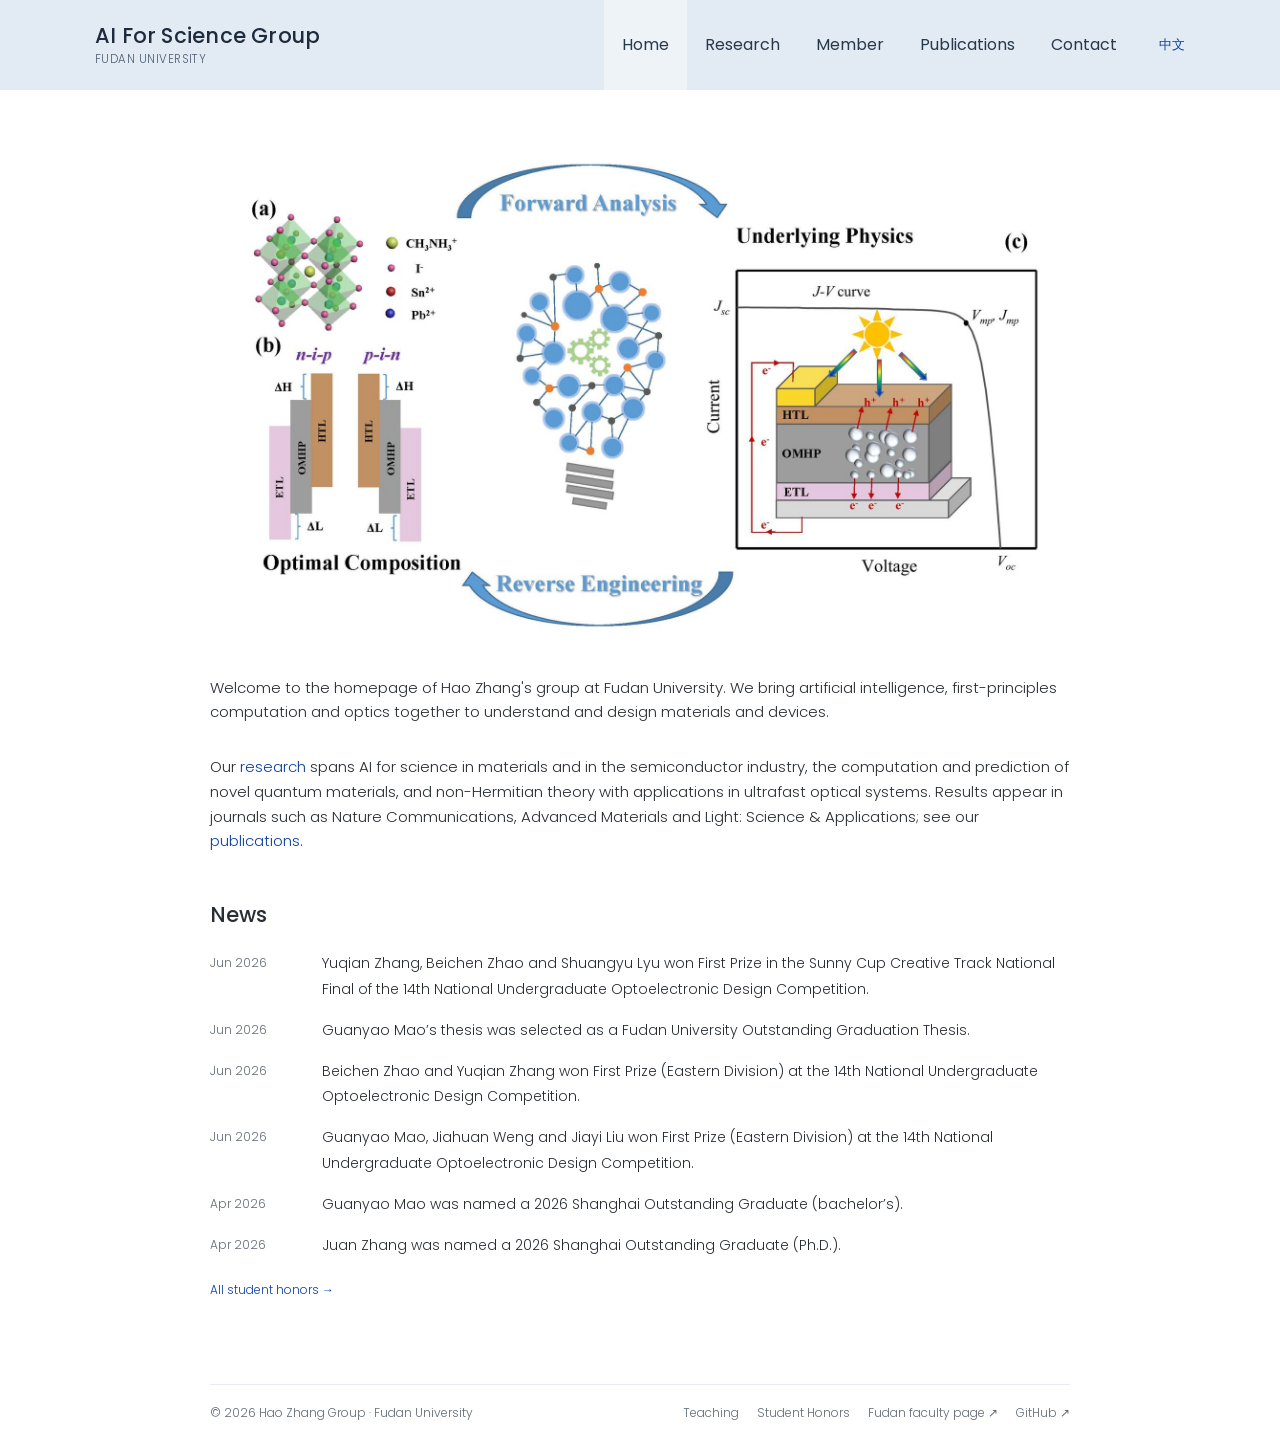
==== index.html @ 06128369 "Drop "@ FDU" from header name Co-Authored-By: Claude Opus 5.5 <noreply@anthropic.com>" ====
<!doctype html>
<html lang="en">
<head>
  <meta charset="utf-8">
  <meta name="viewport" content="width=device-width, initial-scale=1">
  <title>Hao Zhang · Fudan University</title>
  <meta name="description" content="Hao Zhang&#x27;s research group at Fudan University: AI for science in materials and semiconductors, quantum materials, and non-Hermitian photonics.">
  <meta name="theme-color" content="#e2eaf3">
  <meta property="og:type" content="website">
  <meta property="og:title" content="Hao Zhang · Fudan University">
  <meta property="og:description" content="Hao Zhang&#x27;s research group at Fudan University: AI for science in materials and semiconductors, quantum materials, and non-Hermitian photonics.">
  <link rel="alternate" hreflang="en" href="https://fduai4s.github.io/">
  <link rel="alternate" hreflang="zh-CN" href="https://fduai4s.github.io/zh/">
  <link rel="canonical" href="https://fduai4s.github.io/">
  <meta property="og:url" content="https://fduai4s.github.io/">
  <meta property="og:image" content="https://fduai4s.github.io/images/hero.jpg">
  <link rel="icon" href="/favicon.svg" type="image/svg+xml">
  <link rel="stylesheet" href="/assets/css/site.css">
</head>
<body class="page-home">
  <a class="skip-link" href="#main-content">Skip to content</a>
  <header class="site-header">
    <div class="header-inner">
      <a class="site-identity" href="/">
        <span class="identity-name">AI For Science Group</span>
        <span class="identity-sub">Fudan University</span>
      </a>
      <nav class="primary-navigation" aria-label="Main navigation">
        <a href="/" aria-current="page">Home</a>
        <a href="/research/">Research</a>
        <a href="/member/">Member</a>
        <a href="/publications/">Publications</a>
        <a href="/contact/">Contact</a>
      </nav>
      <a class="language-switch" href="/zh/" lang="zh-CN" hreflang="zh-CN" aria-label="切换到中文">中文</a>
    </div>
  </header>

<main id="main-content" class="site-container site-main">
  <h1 class="visually-hidden">Hao Zhang · Fudan University</h1>
  <figure class="home-hero">
    <img src="/images/hero.jpg" width="1800" height="1012" fetchpriority="high" alt="Illustration of forward analysis and reverse engineering of perovskite solar-cell materials with machine learning.">
  </figure>
  <div class="home-introduction">
<p>Welcome to the homepage of Hao Zhang's group at Fudan University. We bring artificial intelligence, first-principles computation and optics together to understand and design materials and devices.</p>
<p>Our <a href="/research/">research</a> spans AI for science in materials and in the semiconductor industry, the computation and prediction of novel quantum materials, and non-Hermitian theory with applications in ultrafast optical systems. Results appear in journals such as Nature Communications, Advanced Materials and Light: Science &amp; Applications; see our <a href="/publications/">publications</a>.</p>
  </div>

  <section class="home-news" aria-labelledby="news-heading">
    <h2 id="news-heading">News</h2>
    <ul class="news-list">
    <li class="news-item">
      <time class="news-date" datetime="2026-06">Jun 2026</time>
      <div class="news-text">Yuqian Zhang, Beichen Zhao and Shuangyu Lyu won First Prize in the Sunny Cup Creative Track National Final of the 14th National Undergraduate Optoelectronic Design Competition.</div>
    </li>
    <li class="news-item">
      <time class="news-date" datetime="2026-06">Jun 2026</time>
      <div class="news-text">Guanyao Mao’s thesis was selected as a Fudan University Outstanding Graduation Thesis.</div>
    </li>
    <li class="news-item">
      <time class="news-date" datetime="2026-06">Jun 2026</time>
      <div class="news-text">Beichen Zhao and Yuqian Zhang won First Prize (Eastern Division) at the 14th National Undergraduate Optoelectronic Design Competition.</div>
    </li>
    <li class="news-item">
      <time class="news-date" datetime="2026-06">Jun 2026</time>
      <div class="news-text">Guanyao Mao, Jiahuan Weng and Jiayi Liu won First Prize (Eastern Division) at the 14th National Undergraduate Optoelectronic Design Competition.</div>
    </li>
    <li class="news-item">
      <time class="news-date" datetime="2026-04">Apr 2026</time>
      <div class="news-text">Guanyao Mao was named a 2026 Shanghai Outstanding Graduate (bachelor’s).</div>
    </li>
    <li class="news-item">
      <time class="news-date" datetime="2026-04">Apr 2026</time>
      <div class="news-text">Juan Zhang was named a 2026 Shanghai Outstanding Graduate (Ph.D.).</div>
    </li>
    </ul>
    <a class="more-link" href="/member/#honors">All student honors →</a>
  </section>
</main>

  <footer class="site-footer">
    <span>© 2026 Hao Zhang Group · Fudan University</span>
    <nav aria-label="More information">
      <a href="/teaching/">Teaching</a>
      <a href="/member/#honors">Student Honors</a>
      <a href="https://optics.fudan.edu.cn/2a/11/c39771a469521/page.htm">Fudan faculty page ↗</a>
      <a href="https://github.com/fduai4s">GitHub ↗</a>
    </nav>
  </footer>
</body>
</html>
---- assets/css/site.css ----
@font-face {
  font-family: Poppins; font-style: normal; font-weight: 300; font-display: swap;
  src: url("../fonts/poppins-light.woff2") format("woff2");
}
@font-face {
  font-family: Poppins; font-style: normal; font-weight: 400; font-display: swap;
  src: url("../fonts/poppins-regular.woff2") format("woff2");
}
@font-face {
  font-family: Poppins; font-style: normal; font-weight: 500 800; font-display: swap;
  src: url("../fonts/poppins-medium.woff2") format("woff2");
}

:root {
  --blue: #0e419c; --ink: #292e34; --muted: #626a74;
  --header: #e2eaf3; --line: #e7eaf0; --tint: #f4f7fb;
}
* { box-sizing: border-box; }
html { scroll-padding-top: 24px; }
body {
  margin: 0; background: #fff; color: var(--ink);
  font-family: Poppins, "Helvetica Neue", Arial, "PingFang SC", "Microsoft YaHei", sans-serif;
  font-size: 15px; font-weight: 300; line-height: 1.65;
  -webkit-font-smoothing: antialiased;
}
html[lang="zh-CN"] body {
  font-family: Poppins, "PingFang SC", "Hiragino Sans GB", "Microsoft YaHei", "Noto Sans CJK SC", sans-serif;
  font-weight: 400; line-height: 1.85;
}
a { color: var(--blue); text-decoration: none; }
a:hover { text-decoration: underline; text-underline-offset: 3px; }
a:focus-visible, button:focus-visible, input:focus-visible, select:focus-visible, summary:focus-visible {
  outline: 2px solid var(--blue); outline-offset: 4px;
}
img { max-width: 100%; height: auto; }
button, input, select { font: inherit; }
h1, h2, h3, strong, b { font-weight: 500; }
h1 { font-size: 28px; line-height: 1.35; margin: 0 0 34px; }
h2 { font-size: 21px; line-height: 1.4; margin: 48px 0 20px; }
h3 { font-size: 16px; line-height: 1.5; margin: 28px 0 12px; }
p { margin: 0 0 20px; }
ul, ol { padding-left: 22px; }
li { margin-bottom: 7px; }
sub { line-height: 0; }

/* Header */
.site-header { background: var(--header); }
.header-inner {
  max-width: 1090px; min-height: 90px; margin: 0 auto;
  display: flex; align-items: center; justify-content: space-between; gap: 24px;
}
.site-identity { display: flex; flex-direction: column; justify-content: center; color: #1d2b3c; line-height: 1.25; }
.site-identity:hover { text-decoration: none; }
.identity-name { font-size: 21px; font-weight: 500; letter-spacing: .01em; }
.identity-name span { margin-left: 8px; font-weight: 400; color: #3b4c61; }
.identity-sub { margin-top: 3px; font-size: 11.5px; color: #4d5d71; letter-spacing: .04em; text-transform: uppercase; }
html[lang="zh-CN"] .identity-sub { text-transform: none; letter-spacing: .08em; }
.primary-navigation { display: flex; align-items: stretch; align-self: stretch; margin-left: auto; }
.primary-navigation a {
  display: flex; align-items: center; padding: 0 18px;
  color: #27384b; font-size: 16px; font-weight: 400;
}
.primary-navigation a:hover { background: #ffffff38; text-decoration: none; }
.primary-navigation a[aria-current="page"] { background: #ffffff66; }
.language-switch { flex: 0 0 auto; color: var(--blue); font-size: 13px; white-space: nowrap; }

/* Layout */
.site-container { width: min(860px, calc(100% - 48px)); margin: 0 auto; }
.site-main { padding-top: 64px; }
.page-description { color: var(--muted); margin-top: -18px; margin-bottom: 34px; }
.site-footer {
  width: min(860px, calc(100% - 48px)); margin: 82px auto 28px;
  padding-top: 18px; border-top: 1px solid var(--line);
  display: flex; justify-content: space-between; gap: 16px;
  color: var(--muted); font-size: 12px;
}
.site-footer nav { display: flex; flex-wrap: wrap; gap: 18px; }
.site-footer a { color: var(--muted); }

/* Home */
.home-hero { margin: 0 0 38px; }
.home-hero img { display: block; width: 100%; height: auto; }
.home-introduction p { margin-bottom: 21px; }
.home-introduction p:last-child { margin-top: 30px; }
.home-news { margin-top: 46px; }
.home-news h2 { margin: 0 0 22px; }
.news-list { list-style: none; margin: 0; padding: 0; }
.news-item { display: grid; grid-template-columns: 90px minmax(0, 1fr); gap: 22px; margin: 0 0 16px; }
.news-date { padding-top: 2px; color: var(--muted); font-size: 12px; white-space: nowrap; }
.news-text { min-width: 0; font-size: 14px; line-height: 1.8; overflow-wrap: break-word; }
.more-link { display: inline-block; margin-top: 6px; font-size: 12px; }

/* Research */
.research-area { display: grid; grid-template-columns: 260px minmax(0, 1fr); gap: 34px; margin: 48px 0 64px; align-items: start; scroll-margin-top: 24px; }
.research-area figure { margin: 6px 0 0; }
.research-area figure img { display: block; width: 100%; max-height: 240px; object-fit: contain; }
.research-area figcaption { margin-top: 10px; font-size: 11px; line-height: 1.6; color: var(--muted); }
.research-area h2 { font-size: 20px; margin: 0 0 14px; }
.research-area .lead { margin-bottom: 14px; }
.research-area ul { margin: 0 0 18px; font-size: 14px; }
.research-area ul li { margin-bottom: 4px; }
.work-list { margin: 0; padding: 0; list-style: none; font-size: 13px; }
.work-list li { margin-bottom: 7px; }
.work-list span { color: var(--muted); }
.work-heading { margin: 0 0 8px; font-size: 13px; font-weight: 500; }
.section-nav { display: flex; flex-wrap: wrap; gap: 10px 24px; margin: -10px 0 30px; font-size: 14px; }

/* Member */
.person-header { display: grid; grid-template-columns: 180px minmax(0, 1fr); gap: 32px; align-items: center; margin-bottom: 32px; }
.person-photo { display: block; width: 180px; height: 180px; object-fit: cover; border-radius: 6px; }
.person-heading h1 { margin: 0 0 9px; font-size: 27px; }
.person-name-zh { display: inline-block; margin-left: 8px; font-size: 19px; font-weight: 300; }
.person-heading p { margin: 0 0 4px; font-size: 13px; }
.person-affiliation { color: var(--muted); }
.person-links { display: flex; flex-wrap: wrap; gap: 4px 18px; margin-top: 10px; font-size: 12.5px; }
.person-bio { max-width: 760px; }
.plain-list { list-style: none; padding: 0; font-size: 13.5px; }
.plain-list li { display: grid; grid-template-columns: 52px minmax(0, 1fr); gap: 14px; margin-bottom: 9px; }
.plain-list .year { color: var(--muted); font-size: 12px; padding-top: 1px; }
.summary-list { margin: 0 0 30px; padding: 18px 22px 12px 40px; background: var(--tint); border-radius: 6px; font-size: 13.5px; }
.summary-list li { margin-bottom: 6px; }
.timeline-year { margin: 30px 0 12px; font-size: 15px; color: var(--ink); }
.member-section > h2 { margin-top: 64px; padding-bottom: 8px; border-bottom: 1px solid var(--line); }
.people-grid { display: grid; grid-template-columns: repeat(4, minmax(0, 1fr)); gap: 20px 22px; margin-bottom: 8px; }
.member-card { padding: 14px 16px; border: 1px solid var(--line); border-radius: 6px; }
.member-card h4 { margin: 0 0 2px; font-size: 14px; font-weight: 400; }
.member-card h4 span { margin-left: 6px; color: var(--muted); font-weight: 300; }
.member-card p { margin: 0; font-size: 11.5px; line-height: 1.6; color: var(--muted); }
.table-scroll { overflow-x: auto; }
table { width: 100%; border-collapse: collapse; font-size: 13px; }
th, td { text-align: left; padding: 10px 10px; border-bottom: 1px solid var(--line); vertical-align: top; }
th { font-weight: 500; font-size: 12px; color: var(--muted); }
td.name { white-space: nowrap; }
td.name span { display: block; color: var(--muted); font-size: 12px; }
td ul { margin: 0; padding: 0; list-style: none; }
td li { margin: 0 0 2px; }

/* Publications */
.publication-intro { margin: -16px 0 30px; color: var(--muted); font-size: 13px; }
.selected-entry { display: grid; grid-template-columns: 230px minmax(0, 1fr); gap: 28px; align-items: start; padding: 0 0 26px; margin-bottom: 26px; border-bottom: 1px solid var(--line); }
.selected-entry:last-child { border-bottom: 0; }
.selected-thumb img { display: block; width: 100%; height: 150px; object-fit: contain; background: var(--tint); border-radius: 4px; }
.publication-filters { display: grid; grid-template-columns: minmax(160px, 1fr) 150px 130px auto; align-items: end; gap: 14px; margin-top: 10px; }
.publication-filters label { display: block; margin-bottom: 6px; color: var(--muted); font-size: 12px; }
.publication-filters input[type="search"], .publication-filters select {
  width: 100%; min-width: 0; height: 42px; padding: 8px 10px;
  border: 1px solid #c8d0dc; border-radius: 4px; background: #fff; color: var(--ink); font-size: 13px;
}
.filter-check { display: flex; align-items: center; gap: 8px; height: 42px; font-size: 13px; white-space: nowrap; }
.filter-check label { margin: 0; color: var(--ink); font-size: 13px; }
.publication-count { margin: 14px 0 10px; color: var(--muted); font-size: 12px; }
.publication-empty { margin: 34px 0 64px; }
.pub-section > h2, .publication-year > h2 { margin: 44px 0 22px; padding-bottom: 8px; border-bottom: 1px solid var(--line); font-size: 21px; }
.publication-year > h2 { font-size: 18px; }
.publication { margin-bottom: 26px; scroll-margin-top: 24px; }
.publication-title { margin: 0 0 6px; font-size: 15px; line-height: 1.6; font-weight: 400; }
.publication-id { color: var(--muted); font-size: 12px; font-weight: 300; margin-right: 4px; }
.publication-authors, .publication-venue { margin: 0 0 4px; font-size: 13px; line-height: 1.7; }
.publication-authors strong { font-weight: 500; }
.publication-venue { color: var(--muted); }
.publication-notes { list-style: none; padding: 0; margin: 5px 0 0; font-size: 11.5px; color: var(--muted); }
.publication-notes li { display: inline; margin: 0; }
.publication-notes li + li::before { content: " · "; padding-inline: 4px; }
.publication-notes .badge { color: #8a4b00; }
.publication-figure { margin-top: 6px; font-size: 12px; }
.publication-figure summary { cursor: pointer; color: var(--blue); }
.publication-figure img { display: block; max-width: min(520px, 100%); max-height: 360px; object-fit: contain; margin: 12px 0 4px; }
html[lang="zh-CN"] .publication-title, html[lang="zh-CN"] .publication-authors, html[lang="zh-CN"] .publication-venue { line-height: 1.7; }

/* Contact & teaching */
.contact-list { margin: 0 0 36px; }
.contact-list dt { margin-top: 20px; font-size: 12px; color: var(--muted); }
.contact-list dd { margin: 4px 0 0; }
.course-group h2 { font-size: 17px; margin: 34px 0 10px; }

/* Utilities */
.visually-hidden, .skip-link:not(:focus) {
  position: absolute; width: 1px; height: 1px; padding: 0; margin: -1px;
  overflow: hidden; clip: rect(0, 0, 0, 0); white-space: nowrap; border: 0;
}
.skip-link:focus { display: block; padding: 10px 20px; background: #fff; }
[hidden] { display: none !important; }

@media (max-width: 1150px) { .header-inner { margin-inline: 32px; } }
@media (max-width: 900px) { .people-grid { grid-template-columns: repeat(3, minmax(0, 1fr)); } }
@media (min-width: 761px) and (max-width: 980px) {
  .header-inner { margin-inline: 24px; gap: 12px; }
  .primary-navigation a { padding-inline: 10px; font-size: 14px; }
  .identity-name { font-size: 19px; }
}
@media (max-width: 760px) {
  .header-inner { min-height: 72px; margin-inline: 24px; gap: 10px; flex-wrap: wrap; padding-top: 14px; }
  .site-identity { order: 0; margin-right: auto; }
  .language-switch { order: 1; }
  .primary-navigation { order: 2; width: 100%; margin-left: -14px; padding-bottom: 8px; flex-wrap: wrap; }
  .primary-navigation a { padding: 9px 14px; font-size: 14px; }
  .site-main { padding-top: 32px; }
  h1 { font-size: 25px; margin-bottom: 28px; }
  h2 { font-size: 20px; }
  .research-area { grid-template-columns: 1fr; gap: 20px; margin: 38px 0 50px; }
  .research-area figure { max-width: 360px; }
  .selected-entry { grid-template-columns: 1fr; gap: 14px; }
  .selected-thumb img { height: auto; max-height: 200px; }
  .site-footer { margin-top: 54px; flex-direction: column; gap: 10px; }
  .publication-filters { grid-template-columns: 1fr 1fr; gap: 10px; }
  .publication-search { grid-column: 1 / -1; }
}
@media (max-width: 540px) {
  .news-item { grid-template-columns: 66px minmax(0, 1fr); gap: 14px; margin-bottom: 18px; }
  .news-date { font-size: 11px; padding-top: 3px; }
  .news-text { font-size: 13px; }
  .people-grid { grid-template-columns: repeat(2, minmax(0, 1fr)); gap: 12px; }
  .person-header { grid-template-columns: 110px minmax(0, 1fr); gap: 20px; align-items: start; }
  .person-photo { width: 110px; height: 110px; }
  .person-heading h1 { font-size: 22px; }
  .person-name-zh { font-size: 16px; margin-left: 0; display: block; }
}
@media (max-width: 420px) {
  .site-container, .site-footer { width: calc(100% - 36px); }
  .header-inner { margin-inline: 18px; }
}
.link-button { border: 0; padding: 0; color: var(--blue); background: none; cursor: pointer; text-decoration: underline; }
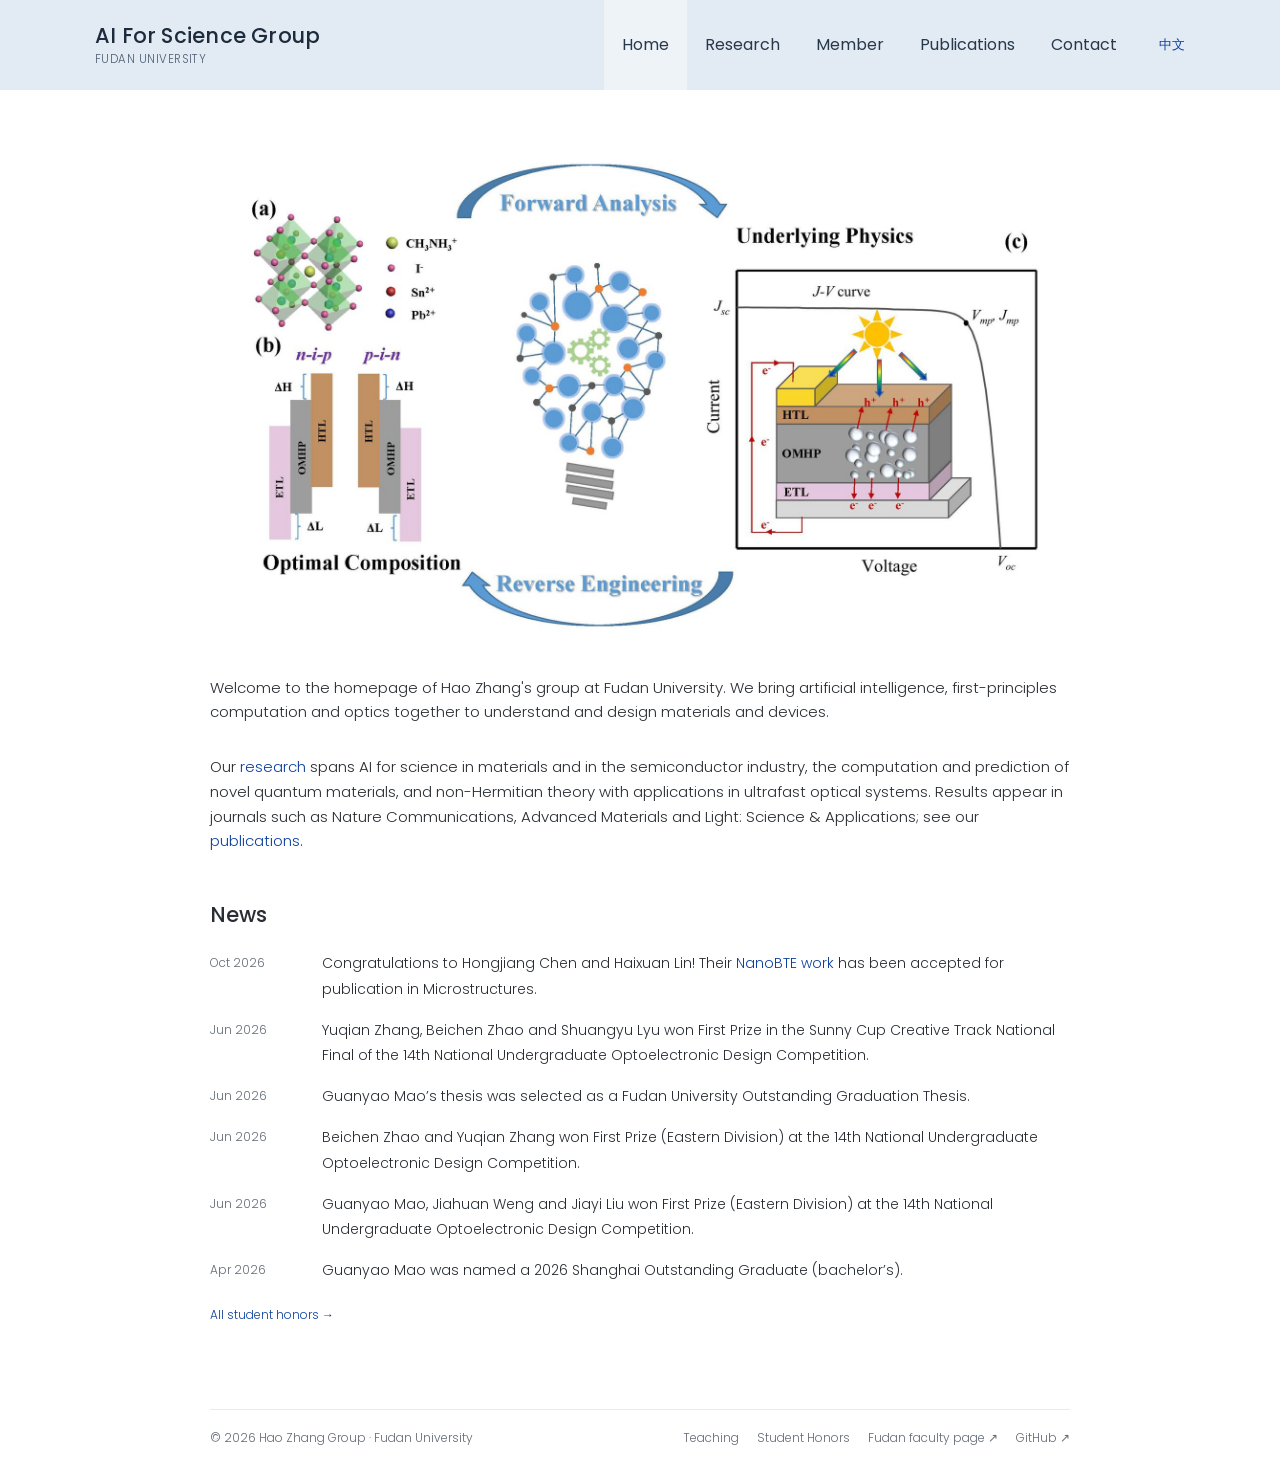
==== commit 75f1c5e7: "Add news: NanoBTE accepted in Microstructures Home page News now merges a new group-news list with s" ====
--- a/index.html
+++ b/index.html
@@ -50,6 +50,10 @@
     <h2 id="news-heading">News</h2>
     <ul class="news-list">
     <li class="news-item">
+      <time class="news-date" datetime="2026-10">Oct 2026</time>
+      <div class="news-text">Congratulations to Hongjiang Chen and Haixuan Lin! Their <a href="/publications/#J146">NanoBTE work</a> has been accepted for publication in Microstructures.</div>
+    </li>
+    <li class="news-item">
       <time class="news-date" datetime="2026-06">Jun 2026</time>
       <div class="news-text">Yuqian Zhang, Beichen Zhao and Shuangyu Lyu won First Prize in the Sunny Cup Creative Track National Final of the 14th National Undergraduate Optoelectronic Design Competition.</div>
     </li>
@@ -69,10 +73,6 @@
       <time class="news-date" datetime="2026-04">Apr 2026</time>
       <div class="news-text">Guanyao Mao was named a 2026 Shanghai Outstanding Graduate (bachelor’s).</div>
     </li>
-    <li class="news-item">
-      <time class="news-date" datetime="2026-04">Apr 2026</time>
-      <div class="news-text">Juan Zhang was named a 2026 Shanghai Outstanding Graduate (Ph.D.).</div>
-    </li>
     </ul>
     <a class="more-link" href="/member/#honors">All student honors →</a>
   </section>
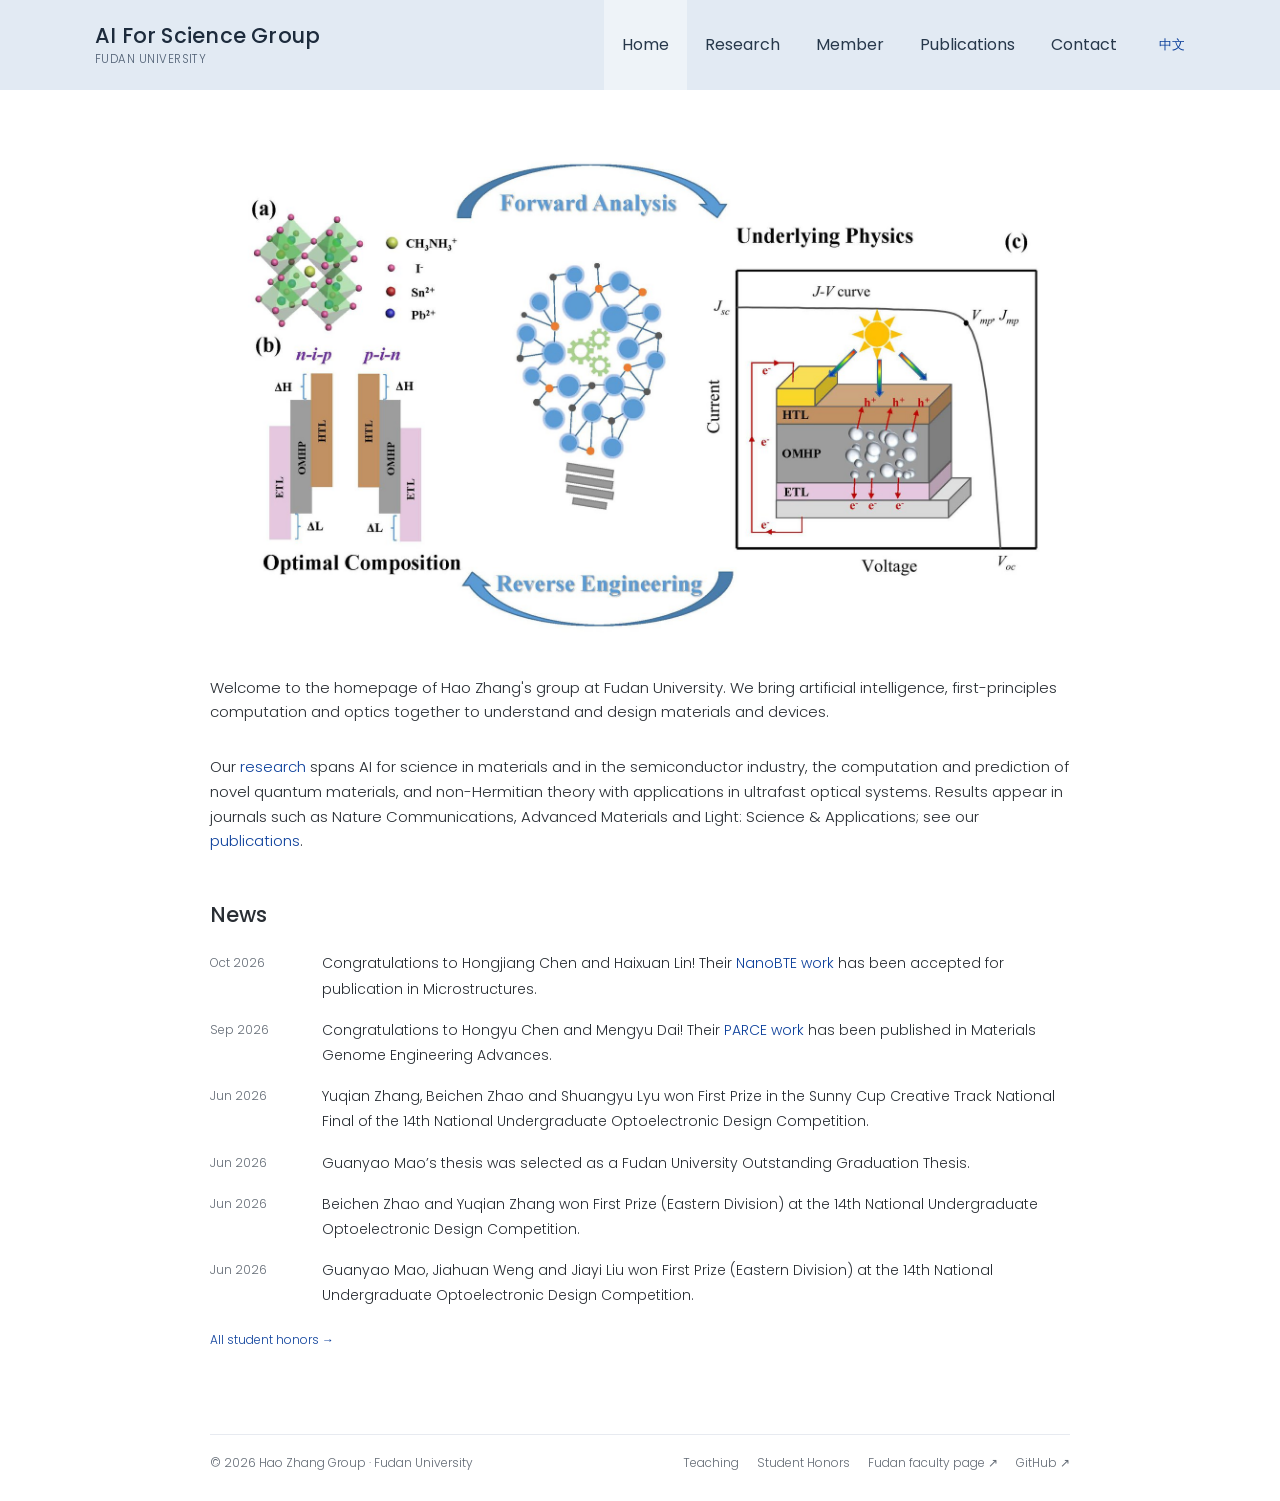
==== commit 8563c06e: "Add news: PARCE published in Materials Genome Engineering Advances Update J147 venue to the publishe" ====
--- a/index.html
+++ b/index.html
@@ -54,6 +54,10 @@
       <div class="news-text">Congratulations to Hongjiang Chen and Haixuan Lin! Their <a href="/publications/#J146">NanoBTE work</a> has been accepted for publication in Microstructures.</div>
     </li>
     <li class="news-item">
+      <time class="news-date" datetime="2026-09">Sep 2026</time>
+      <div class="news-text">Congratulations to Hongyu Chen and Mengyu Dai! Their <a href="/publications/#J147">PARCE work</a> has been published in Materials Genome Engineering Advances.</div>
+    </li>
+    <li class="news-item">
       <time class="news-date" datetime="2026-06">Jun 2026</time>
       <div class="news-text">Yuqian Zhang, Beichen Zhao and Shuangyu Lyu won First Prize in the Sunny Cup Creative Track National Final of the 14th National Undergraduate Optoelectronic Design Competition.</div>
     </li>
@@ -68,10 +72,6 @@
     <li class="news-item">
       <time class="news-date" datetime="2026-06">Jun 2026</time>
       <div class="news-text">Guanyao Mao, Jiahuan Weng and Jiayi Liu won First Prize (Eastern Division) at the 14th National Undergraduate Optoelectronic Design Competition.</div>
-    </li>
-    <li class="news-item">
-      <time class="news-date" datetime="2026-04">Apr 2026</time>
-      <div class="news-text">Guanyao Mao was named a 2026 Shanghai Outstanding Graduate (bachelor’s).</div>
     </li>
     </ul>
     <a class="more-link" href="/member/#honors">All student honors →</a>
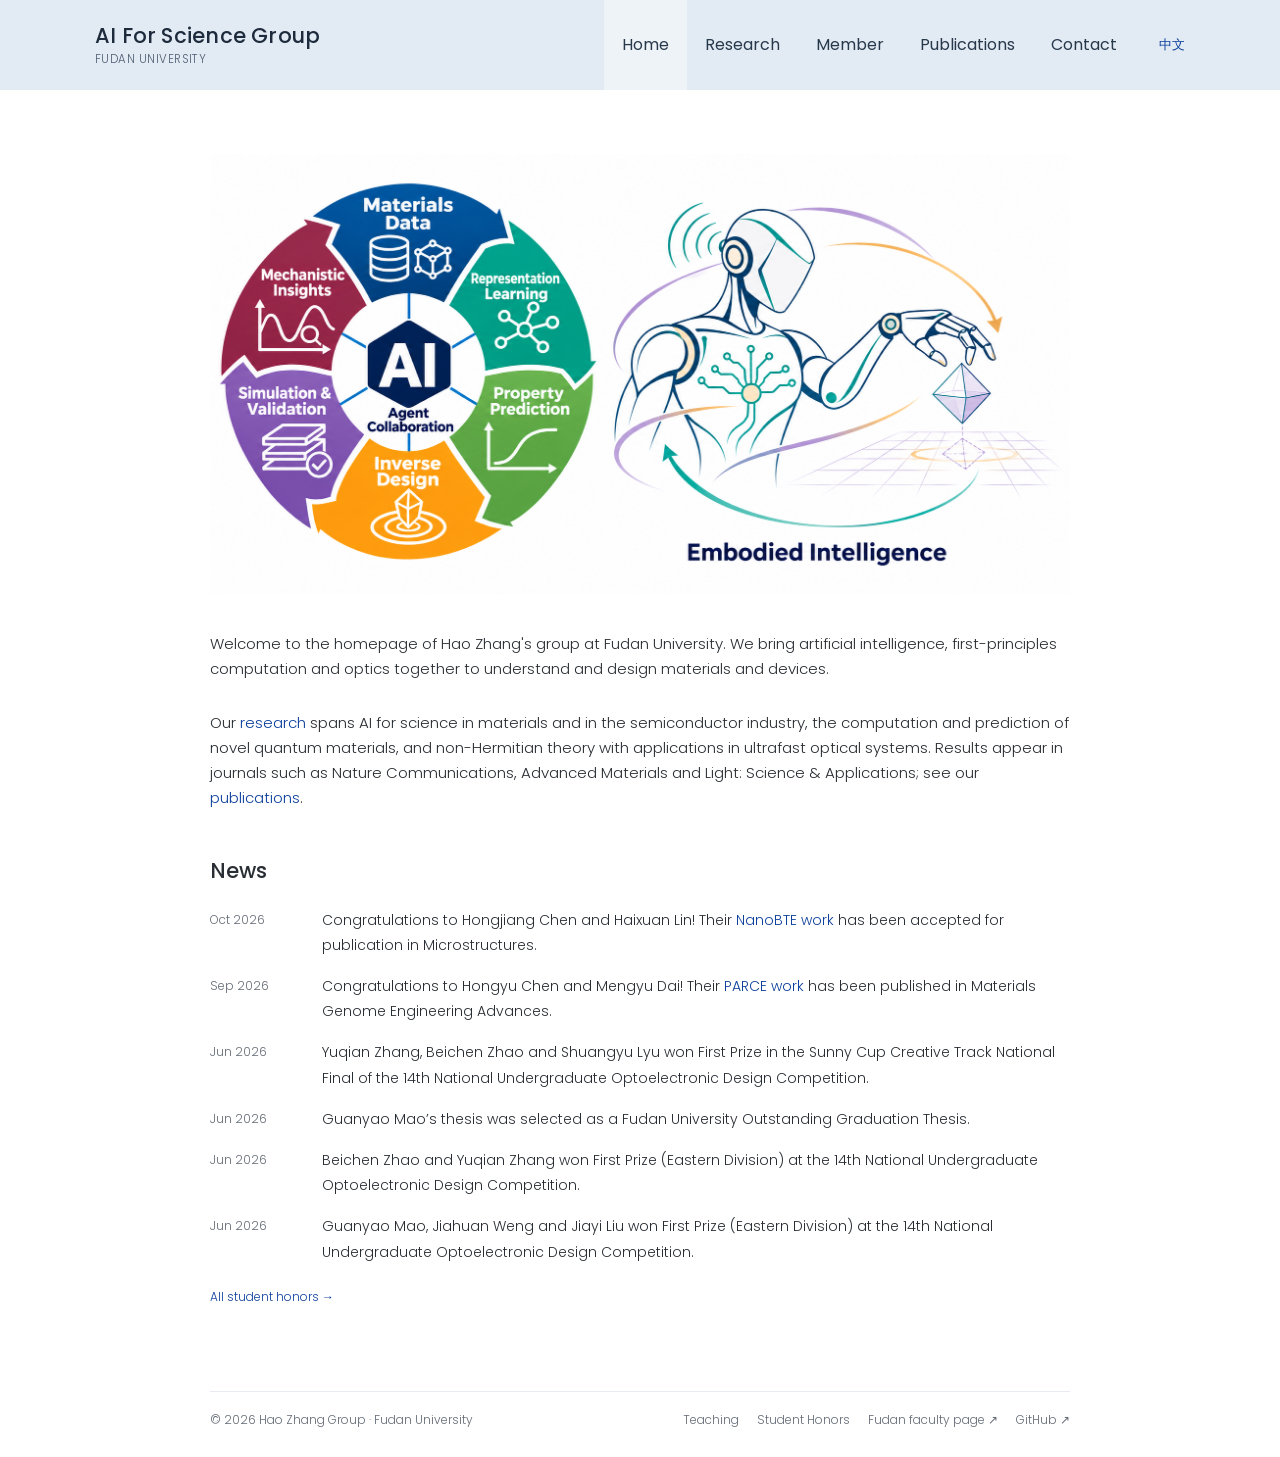
==== commit 37a58454: "page" ====
--- a/index.html
+++ b/index.html
@@ -13,7 +13,7 @@
   <link rel="alternate" hreflang="zh-CN" href="https://fduai4s.github.io/zh/">
   <link rel="canonical" href="https://fduai4s.github.io/">
   <meta property="og:url" content="https://fduai4s.github.io/">
-  <meta property="og:image" content="https://fduai4s.github.io/images/hero.jpg">
+  <meta property="og:image" content="https://fduai4s.github.io/images/hero2.png">
   <link rel="icon" href="/favicon.svg" type="image/svg+xml">
   <link rel="stylesheet" href="/assets/css/site.css">
 </head>
@@ -39,7 +39,7 @@
 <main id="main-content" class="site-container site-main">
   <h1 class="visually-hidden">Hao Zhang · Fudan University</h1>
   <figure class="home-hero">
-    <img src="/images/hero.jpg" width="1800" height="1012" fetchpriority="high" alt="Illustration of forward analysis and reverse engineering of perovskite solar-cell materials with machine learning.">
+    <img src="/images/hero2.png" width="1800" height="1012" fetchpriority="high" alt="Illustration of forward analysis and reverse engineering of perovskite solar-cell materials with machine learning.">
   </figure>
   <div class="home-introduction">
 <p>Welcome to the homepage of Hao Zhang's group at Fudan University. We bring artificial intelligence, first-principles computation and optics together to understand and design materials and devices.</p>
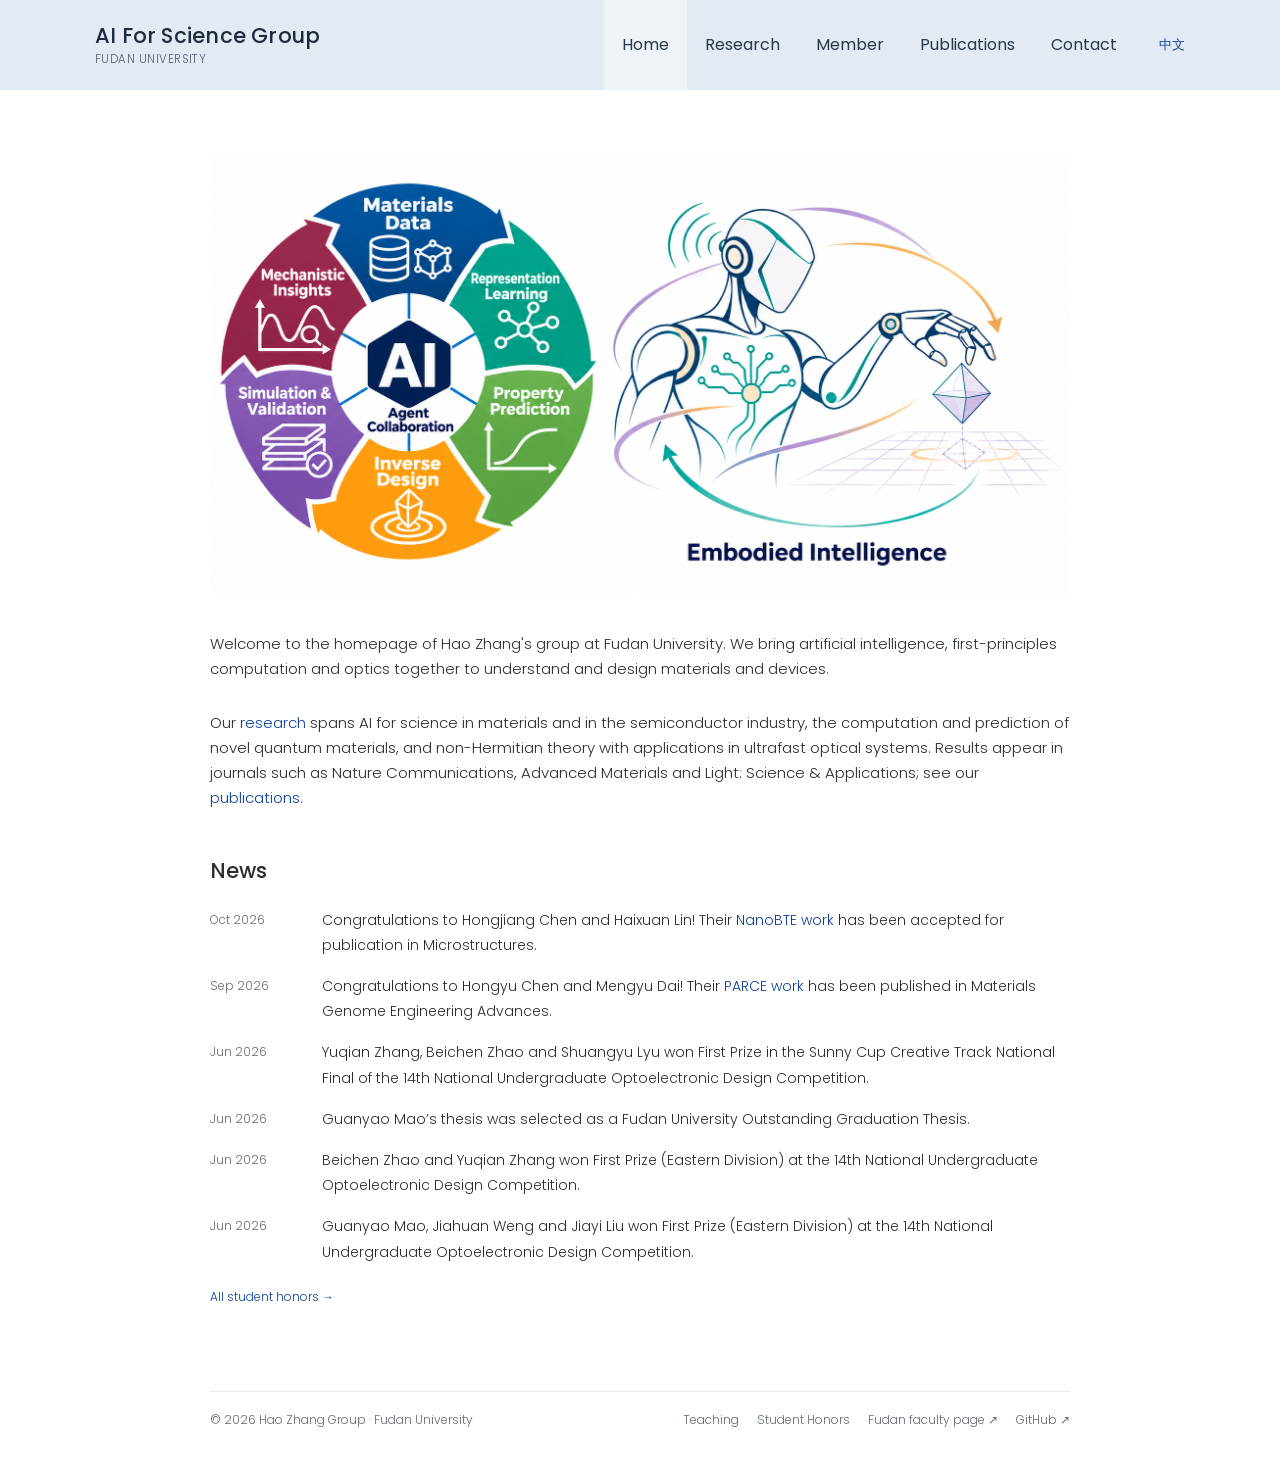
==== commit f3f497df: "Add subtle bilingual footer view counters" ====
--- a/index.html
+++ b/index.html
@@ -79,7 +79,13 @@
 </main>
 
   <footer class="site-footer">
-    <span>© 2026 Hao Zhang Group · Fudan University</span>
+    <div class="footer-meta">
+      <span>© 2026 Hao Zhang Group · Fudan University</span>
+      <div class="visit-counter" aria-label="Page view statistics">
+        <span id="busuanzi_container_site_pv" style="display: none">Total views <span id="busuanzi_value_site_pv"></span></span>
+        <span id="busuanzi_container_page_pv" style="display: none">This page <span id="busuanzi_value_page_pv"></span></span>
+      </div>
+    </div>
     <nav aria-label="More information">
       <a href="/teaching/">Teaching</a>
       <a href="/member/#honors">Student Honors</a>
@@ -87,5 +93,6 @@
       <a href="https://github.com/fduai4s">GitHub ↗</a>
     </nav>
   </footer>
+  <script async src="https://busuanzi.ibruce.info/busuanzi/2.3/busuanzi.pure.mini.js"></script>
 </body>
 </html>
--- a/assets/css/site.css
+++ b/assets/css/site.css
@@ -76,6 +76,12 @@
 }
 .site-footer nav { display: flex; flex-wrap: wrap; gap: 18px; }
 .site-footer a { color: var(--muted); }
+.visit-counter {
+  min-height: 1.6em; margin-top: 4px; font-size: 11px; font-weight: 400;
+  line-height: 1.6; font-variant-numeric: tabular-nums;
+}
+.visit-counter > span { white-space: nowrap; }
+.visit-counter > span + span::before { content: " · "; white-space: pre; }
 
 /* Home */
 .home-hero { margin: 0 0 38px; }
